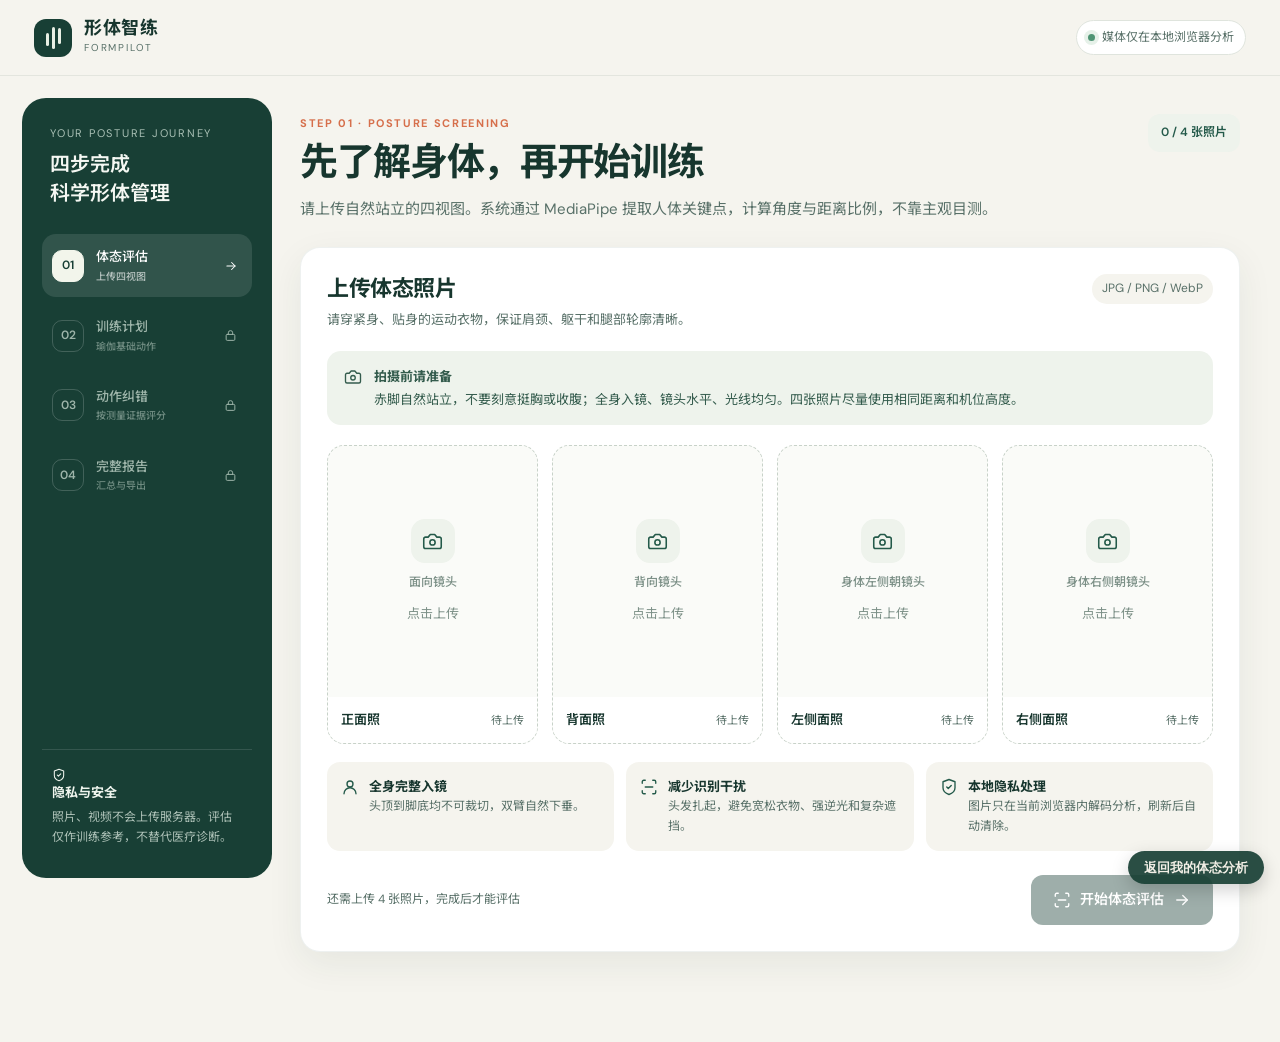
==== app.html @ f448813b "Rewrite personal posture report with photo overlays and yoga plan" ====
<!doctype html>
<html lang="zh-CN">
  <head>
    <meta charset="UTF-8" />
    <meta name="viewport" content="width=device-width, initial-scale=1.0" />
    <meta name="theme-color" content="#183f35" />
    <meta name="description" content="形体智练——本地完成体态照片筛查、瑜伽基础训练计划、动作评分纠错与完整报告导出。" />
    <title>训练工作台 · 形体智练 FormPilot</title>
    <link rel="stylesheet" href="./styles.css" />
  </head>
  <body>
    <div id="app">
      <div class="boot-screen">
        <div class="brand-mark" aria-hidden="true"><span></span><span></span><span></span></div>
        <p>正在准备形体智练…</p>
      </div>
    </div>
    <a
      href="./index.html"
      style="position:fixed;right:16px;bottom:16px;z-index:50;font:600 13px/1 'PingFang SC',system-ui,sans-serif;color:#f2efe6;background:rgba(24,63,53,.92);padding:10px 16px;border-radius:999px;text-decoration:none;box-shadow:0 6px 18px rgba(0,0,0,.18)"
      >返回我的体态分析</a
    >
    <div id="toast-region" class="toast-region" aria-live="polite"></div>
    <noscript>请启用 JavaScript 后使用形体智练。</noscript>
    <script type="module" src="./app.js"></script>
  </body>
</html>
---- styles.css ----
@import url('https://fonts.googleapis.com/css2?family=DM+Sans:wght@400;500;600;700&family=Noto+Sans+SC:wght@400;500;600;700&display=swap');

:root {
  --ink: #17362e;
  --ink-soft: #587068;
  --forest: #183f35;
  --forest-2: #245a4a;
  --sage: #dfe9df;
  --sage-light: #eef3ec;
  --paper: #f5f4ee;
  --white: #ffffff;
  --line: #dfe4dd;
  --accent: #d66f4b;
  --accent-light: #f8e8df;
  --warning: #a66524;
  --warning-bg: #fff5e6;
  --danger: #b54e47;
  --danger-bg: #fff0ed;
  --shadow: 0 12px 36px rgba(23, 54, 46, 0.07);
  --radius: 20px;
}

* { box-sizing: border-box; }
html { scroll-behavior: smooth; }
body {
  margin: 0;
  color: var(--ink);
  background: var(--paper);
  font-family: 'DM Sans', 'Noto Sans SC', -apple-system, BlinkMacSystemFont, 'Segoe UI', sans-serif;
  font-size: 15px;
  line-height: 1.65;
  -webkit-font-smoothing: antialiased;
}
button, input, select, textarea { font: inherit; }
button { cursor: pointer; }
button:disabled { cursor: not-allowed; }
a { color: inherit; }
svg { display: block; }
.hidden { display: none !important; }
.muted { color: var(--ink-soft); }
.small { font-size: 13px; }
.mono { font-variant-numeric: tabular-nums; }

.boot-screen {
  min-height: 100vh;
  display: grid;
  place-content: center;
  justify-items: center;
  gap: 18px;
  color: var(--ink-soft);
}

.topbar {
  height: 76px;
  padding: 0 34px;
  display: flex;
  align-items: center;
  justify-content: space-between;
  border-bottom: 1px solid rgba(23, 54, 46, 0.08);
  background: rgba(245, 244, 238, 0.96);
  position: sticky;
  top: 0;
  z-index: 40;
  backdrop-filter: blur(14px);
}
.brand { display: flex; align-items: center; gap: 12px; }
.brand-mark {
  width: 38px;
  height: 38px;
  border-radius: 12px;
  background: var(--forest);
  display: flex;
  align-items: center;
  justify-content: center;
  gap: 3px;
}
.brand-mark span { width: 3px; border-radius: 4px; background: #e8efe4; display: block; }
.brand-mark span:nth-child(1) { height: 13px; transform: translateY(2px); }
.brand-mark span:nth-child(2) { height: 22px; }
.brand-mark span:nth-child(3) { height: 16px; transform: translateY(-2px); }
.brand-name { font-size: 18px; font-weight: 700; letter-spacing: 0.04em; line-height: 1.2; }
.brand-en { font-size: 10px; color: var(--ink-soft); letter-spacing: 0.18em; text-transform: uppercase; }
.topbar-actions { display: flex; align-items: center; gap: 12px; }
.local-badge {
  display: inline-flex;
  align-items: center;
  gap: 7px;
  padding: 7px 11px;
  border: 1px solid var(--line);
  border-radius: 999px;
  color: var(--ink-soft);
  font-size: 12px;
  background: var(--white);
}
.local-dot { width: 7px; height: 7px; border-radius: 50%; background: #4f9474; box-shadow: 0 0 0 4px #e6f1e9; }

.workspace {
  max-width: 1540px;
  margin: 0 auto;
  padding: 22px;
  display: grid;
  grid-template-columns: 250px minmax(0, 1fr);
  gap: 28px;
}
.sidebar {
  background: var(--forest);
  color: #f5f8f3;
  border-radius: 24px;
  padding: 26px 20px;
  min-height: calc(100vh - 120px);
  position: sticky;
  top: 98px;
  align-self: start;
  display: flex;
  flex-direction: column;
}
.sidebar-kicker { color: #a9c0b5; font-size: 11px; letter-spacing: 0.16em; text-transform: uppercase; padding: 0 8px; }
.sidebar-title { font-size: 20px; line-height: 1.45; margin: 8px 8px 26px; font-weight: 600; }
.step-list { display: grid; gap: 7px; }
.step-item {
  display: grid;
  grid-template-columns: 34px 1fr 18px;
  align-items: center;
  gap: 10px;
  padding: 12px 10px;
  border-radius: 14px;
  color: #9eb5aa;
  transition: 0.2s ease;
}
.step-item.active { background: rgba(255,255,255,0.11); color: #fff; }
.step-item.done { color: #d6e5d9; }
.step-number {
  width: 32px;
  height: 32px;
  display: grid;
  place-items: center;
  border: 1px solid rgba(255,255,255,0.18);
  border-radius: 10px;
  font-size: 12px;
  font-weight: 600;
}
.step-item.active .step-number { background: #f2f5eb; color: var(--forest); border-color: #f2f5eb; }
.step-item.done .step-number { background: #3f6d5c; border-color: #3f6d5c; }
.step-name { font-size: 13px; font-weight: 500; }
.step-sub { display: block; font-size: 10px; opacity: 0.65; margin-top: 1px; }
.sidebar-note {
  margin-top: auto;
  padding: 18px 10px 4px;
  border-top: 1px solid rgba(255,255,255,0.12);
  color: #adc1b7;
  font-size: 12px;
}
.sidebar-note strong { display: block; color: #eef4ed; margin-bottom: 5px; font-size: 13px; }

.main { min-width: 0; padding: 12px 18px 48px 0; }
.page-heading { display: flex; justify-content: space-between; align-items: flex-start; gap: 24px; margin: 4px 0 26px; }
.eyebrow { color: var(--accent); font-weight: 700; font-size: 11px; letter-spacing: 0.15em; text-transform: uppercase; margin-bottom: 7px; }
h1, h2, h3, h4, p { margin-top: 0; }
h1 { font-size: clamp(27px, 3vw, 38px); line-height: 1.25; letter-spacing: -0.035em; margin-bottom: 10px; }
h2 { font-size: 22px; line-height: 1.35; letter-spacing: -0.02em; }
h3 { font-size: 17px; line-height: 1.4; }
.page-description { color: var(--ink-soft); max-width: 720px; margin-bottom: 0; }
.heading-meta { flex: 0 0 auto; padding: 9px 13px; border-radius: 12px; background: var(--sage-light); color: var(--forest-2); font-size: 12px; font-weight: 600; }

.card { background: var(--white); border: 1px solid rgba(23,54,46,0.07); border-radius: var(--radius); box-shadow: var(--shadow); }
.card-pad { padding: 24px; }
.section-card { padding: 26px; margin-bottom: 20px; }
.section-head { display: flex; justify-content: space-between; align-items: flex-start; gap: 18px; margin-bottom: 20px; }
.section-head h2, .section-head h3 { margin-bottom: 5px; }
.section-head p { margin-bottom: 0; color: var(--ink-soft); font-size: 13px; }
.section-index { font-size: 12px; color: var(--ink-soft); background: var(--paper); border-radius: 999px; padding: 5px 10px; white-space: nowrap; }

.notice { display: flex; align-items: flex-start; gap: 12px; padding: 15px 17px; border-radius: 14px; margin-bottom: 20px; font-size: 13px; }
.notice svg { flex: 0 0 auto; margin-top: 2px; }
.notice.info { background: var(--sage-light); color: #345c4d; }
.notice.warning { background: var(--warning-bg); color: #805526; }
.notice.danger { background: var(--danger-bg); color: #8d423d; }
.notice strong { display: block; margin-bottom: 2px; }
.notice p:last-child { margin-bottom: 0; }

.btn {
  border: 0;
  border-radius: 12px;
  min-height: 44px;
  padding: 10px 17px;
  display: inline-flex;
  align-items: center;
  justify-content: center;
  gap: 9px;
  font-weight: 600;
  font-size: 13px;
  transition: transform 0.15s ease, background 0.15s ease, opacity 0.15s ease;
}
.btn:hover:not(:disabled) { transform: translateY(-1px); }
.btn-primary { background: var(--forest); color: #fff; }
.btn-primary:hover:not(:disabled) { background: #225446; }
.btn-accent { background: var(--accent); color: #fff; }
.btn-secondary { background: var(--sage-light); color: var(--forest); border: 1px solid #dae5da; }
.btn-ghost { background: transparent; color: var(--ink-soft); border: 1px solid var(--line); }
.btn-white { background: #fff; color: var(--forest); border: 1px solid var(--line); }
.btn:disabled { opacity: 0.42; }
.btn-large { min-height: 50px; padding: 12px 22px; font-size: 14px; }
.btn-icon { width: 40px; height: 40px; min-height: 40px; padding: 0; border-radius: 11px; }
.action-bar { display: flex; align-items: center; justify-content: space-between; gap: 16px; margin-top: 24px; }
.action-bar .btn { flex: 0 0 auto; }
.action-hint { color: var(--ink-soft); font-size: 12px; }

.upload-grid { display: grid; grid-template-columns: repeat(4, minmax(0, 1fr)); gap: 14px; }
.upload-card { position: relative; }
.upload-input { position: absolute; width: 1px; height: 1px; opacity: 0.01; }
.upload-label {
  display: block;
  border: 1.5px dashed #c8d2c9;
  border-radius: 17px;
  overflow: hidden;
  background: #fafbf8;
  cursor: pointer;
  transition: border 0.2s ease, background 0.2s ease;
}
.upload-label:hover { border-color: var(--forest-2); background: var(--sage-light); }
.upload-label.has-file { border-style: solid; border-color: #a9c5b2; }
.upload-preview { aspect-ratio: 3 / 3.6; display: grid; place-items: center; position: relative; overflow: hidden; }
.upload-preview img { width: 100%; height: 100%; object-fit: cover; }
.upload-placeholder { display: grid; justify-items: center; gap: 10px; color: #7c9087; padding: 20px; text-align: center; }
.upload-icon { width: 44px; height: 44px; border-radius: 14px; background: var(--sage-light); display: grid; place-items: center; color: var(--forest-2); }
.upload-view-name { font-size: 12px; font-weight: 500; }
.upload-footer { padding: 12px 13px; display: flex; align-items: center; justify-content: space-between; gap: 8px; background: #fff; }
.upload-title { font-size: 13px; font-weight: 600; }
.upload-status { color: var(--ink-soft); font-size: 11px; }
.upload-status.ready { color: #37745a; }
.photo-guide { display: grid; grid-template-columns: repeat(3, 1fr); gap: 12px; margin-top: 18px; }
.guide-item { padding: 14px; background: var(--paper); border-radius: 13px; display: flex; gap: 10px; align-items: flex-start; font-size: 12px; color: var(--ink-soft); }
.guide-item svg { color: var(--forest-2); flex: 0 0 auto; margin-top: 2px; }
.guide-item strong { color: var(--ink); display: block; font-size: 13px; }

.progress-wrap { margin: 18px 0 4px; }
.progress-track { height: 7px; border-radius: 99px; background: #e7ebe5; overflow: hidden; }
.progress-bar { height: 100%; border-radius: 99px; background: var(--accent); transition: width 0.25s ease; }
.progress-text { display: flex; justify-content: space-between; color: var(--ink-soft); font-size: 12px; margin-top: 8px; }

.summary-banner { background: var(--forest); color: #fff; border-radius: 18px; padding: 23px 25px; display: flex; align-items: center; justify-content: space-between; gap: 20px; margin-bottom: 20px; }
.summary-banner h2 { margin-bottom: 5px; }
.summary-banner p { color: #bed0c6; margin-bottom: 0; font-size: 13px; }
.summary-count { width: 72px; height: 72px; border-radius: 18px; background: rgba(255,255,255,0.1); display: grid; place-items: center; text-align: center; flex: 0 0 auto; }
.summary-count strong { font-size: 28px; line-height: 1; display: block; }
.summary-count span { font-size: 10px; color: #bed0c6; }
.tag { display: inline-flex; align-items: center; gap: 5px; border-radius: 999px; padding: 4px 9px; font-size: 11px; font-weight: 600; white-space: nowrap; }
.tag.good { background: #e6f2e9; color: #327154; }
.tag.warn { background: var(--warning-bg); color: var(--warning); }
.tag.bad { background: var(--danger-bg); color: var(--danger); }
.tag.neutral { background: #edf0ed; color: #64756e; }

.metric-table-wrap { overflow-x: auto; }
.metric-table { width: 100%; border-collapse: collapse; min-width: 650px; }
.metric-table th { text-align: left; color: var(--ink-soft); font-size: 11px; font-weight: 500; padding: 11px 12px; border-bottom: 1px solid var(--line); }
.metric-table td { padding: 14px 12px; border-bottom: 1px solid #edf0eb; font-size: 13px; vertical-align: top; }
.metric-table tr:last-child td { border-bottom: 0; }
.metric-table td:nth-child(2) { font-weight: 700; font-variant-numeric: tabular-nums; }
.finding-list { display: grid; gap: 12px; }
.finding-item { border: 1px solid #eadfd4; background: #fffcf8; border-radius: 15px; padding: 17px; }
.finding-top { display: flex; justify-content: space-between; gap: 12px; margin-bottom: 8px; }
.finding-item h3 { margin: 0; font-size: 15px; }
.finding-item p { margin: 5px 0 0; color: var(--ink-soft); font-size: 13px; }
.finding-item strong { color: var(--ink); }
.empty-state { padding: 34px 24px; text-align: center; background: var(--sage-light); border-radius: 16px; }
.empty-state .empty-icon { width: 50px; height: 50px; margin: 0 auto 13px; display: grid; place-items: center; background: #fff; color: #3d785f; border-radius: 16px; }
.empty-state h3 { margin-bottom: 7px; }
.empty-state p { color: var(--ink-soft); margin-bottom: 0; font-size: 13px; }
.limitation-list { margin: 0; padding-left: 19px; color: var(--ink-soft); font-size: 13px; }
.limitation-list li + li { margin-top: 7px; }

.preferences { display: grid; grid-template-columns: repeat(3, 1fr); gap: 14px; margin-bottom: 24px; }
.field { display: grid; gap: 7px; }
.field label { font-size: 12px; color: var(--ink-soft); font-weight: 500; }
.field select, .field input {
  width: 100%;
  border: 1px solid var(--line);
  border-radius: 12px;
  background: #fff;
  min-height: 44px;
  padding: 9px 12px;
  color: var(--ink);
  outline: none;
}
.field select:focus, .field input:focus { border-color: var(--forest-2); box-shadow: 0 0 0 3px rgba(36,90,74,0.08); }
.plan-meta { display: flex; flex-wrap: wrap; gap: 9px; }
.plan-meta span { display: inline-flex; align-items: center; gap: 6px; padding: 7px 10px; border-radius: 10px; background: var(--sage-light); font-size: 12px; color: var(--forest-2); }
.plan-list { display: grid; gap: 15px; }
.exercise-card { border: 1px solid var(--line); border-radius: 17px; overflow: hidden; background: #fff; }
.exercise-summary { display: grid; grid-template-columns: 42px 1fr auto; align-items: center; gap: 13px; padding: 17px 18px; cursor: pointer; list-style: none; }
.exercise-summary::-webkit-details-marker { display: none; }
.exercise-number { width: 40px; height: 40px; border-radius: 12px; background: var(--sage-light); display: grid; place-items: center; color: var(--forest-2); font-weight: 700; font-size: 13px; }
.exercise-title h3 { margin: 0 0 3px; font-size: 15px; }
.exercise-title p { margin: 0; color: var(--ink-soft); font-size: 12px; }
.exercise-dose { text-align: right; color: var(--forest-2); font-size: 12px; font-weight: 600; }
.exercise-detail { padding: 0 18px 20px 73px; display: grid; grid-template-columns: 1fr 1fr; gap: 20px; }
.exercise-detail h4 { font-size: 12px; margin-bottom: 8px; }
.exercise-detail ol, .exercise-detail ul { margin: 0; padding-left: 18px; color: var(--ink-soft); font-size: 12px; }
.exercise-detail li + li { margin-top: 6px; }
.exercise-tags { grid-column: 1 / -1; display: flex; flex-wrap: wrap; gap: 8px; }
.exercise-tags span { font-size: 11px; padding: 5px 9px; border-radius: 8px; background: var(--paper); color: var(--ink-soft); }

.practice-tabs { display: flex; gap: 8px; overflow-x: auto; padding-bottom: 8px; margin-bottom: 18px; }
.practice-tab { border: 1px solid var(--line); background: #fff; color: var(--ink-soft); border-radius: 12px; padding: 10px 13px; white-space: nowrap; display: inline-flex; align-items: center; gap: 7px; font-size: 12px; }
.practice-tab.active { background: var(--forest); color: #fff; border-color: var(--forest); }
.practice-tab.scored:not(.active) { border-color: #a7c7b2; color: #357359; background: #f1f7f1; }
.practice-layout { display: grid; grid-template-columns: minmax(0, 0.9fr) minmax(0, 1.1fr); gap: 20px; }
.standard-panel { background: var(--forest); color: #fff; border-radius: 18px; padding: 23px; }
.standard-panel .tag { background: rgba(255,255,255,0.12); color: #dbe9df; margin-bottom: 13px; }
.standard-panel h2 { margin-bottom: 7px; }
.standard-target { color: #b9cdc1; font-size: 13px; margin-bottom: 19px; }
.standard-dose { padding: 12px 14px; border-radius: 12px; background: rgba(255,255,255,0.08); margin-bottom: 18px; font-size: 13px; }
.standard-panel ol { padding-left: 19px; color: #d9e4dd; font-size: 12px; }
.standard-panel li + li { margin-top: 7px; }
.standard-cues { border-top: 1px solid rgba(255,255,255,0.13); margin-top: 18px; padding-top: 16px; }
.standard-cues strong { font-size: 12px; display: block; margin-bottom: 7px; }
.standard-cues span { display: block; color: #b9cdc1; font-size: 12px; margin-top: 5px; }
.upload-panel { border: 1px solid var(--line); border-radius: 18px; padding: 22px; background: #fff; }
.practice-drop { min-height: 230px; border: 1.5px dashed #c8d2c9; border-radius: 15px; background: #fafbf8; display: grid; place-items: center; text-align: center; overflow: hidden; position: relative; }
.practice-drop.has-media { border-style: solid; }
.practice-drop img, .practice-drop video { width: 100%; max-height: 380px; object-fit: contain; background: #14241f; }
.practice-placeholder { padding: 26px; display: grid; justify-items: center; gap: 10px; }
.practice-placeholder p { margin: 0; color: var(--ink-soft); font-size: 12px; }
.practice-file-info { display: flex; align-items: center; justify-content: space-between; gap: 12px; margin: 12px 0; color: var(--ink-soft); font-size: 12px; }
.practice-actions { display: flex; gap: 10px; margin-top: 14px; }
.practice-actions .btn-primary { flex: 1; }

.score-card { margin-top: 20px; border: 1px solid var(--line); border-radius: 18px; padding: 22px; background: #fff; }
.score-head { display: grid; grid-template-columns: 116px 1fr; gap: 22px; align-items: center; }
.score-ring { width: 110px; height: 110px; position: relative; }
.score-ring svg { width: 100%; height: 100%; transform: rotate(-90deg); }
.score-ring circle { fill: none; stroke-width: 8; }
.score-ring .ring-bg { stroke: #e8ede7; }
.score-ring .ring-value { stroke: var(--accent); stroke-linecap: round; }
.score-number { position: absolute; inset: 0; display: grid; place-content: center; text-align: center; line-height: 1.1; }
.score-number strong { font-size: 29px; }
.score-number span { color: var(--ink-soft); font-size: 10px; margin-top: 4px; }
.dimension-list { display: grid; gap: 8px; }
.dimension-row { display: grid; grid-template-columns: minmax(95px, 1fr) 2fr 45px; align-items: center; gap: 10px; font-size: 11px; }
.dimension-track { height: 5px; border-radius: 10px; background: #e9ede8; overflow: hidden; }
.dimension-fill { height: 100%; border-radius: 10px; background: #6c9b80; }
.dimension-score { text-align: right; color: var(--ink-soft); font-variant-numeric: tabular-nums; }
.error-list { display: grid; gap: 10px; margin-top: 20px; }
.error-item { padding: 14px; border-radius: 13px; background: var(--danger-bg); }
.error-item strong { display: block; color: #84443e; font-size: 13px; margin-bottom: 4px; }
.error-item p { color: #805d58; font-size: 12px; margin: 3px 0 0; }
.correction-box { margin-top: 15px; padding: 15px; background: var(--sage-light); border-radius: 13px; }
.correction-box strong { font-size: 13px; }
.correction-box ul { margin: 7px 0 0; padding-left: 18px; color: var(--ink-soft); font-size: 12px; }

.report-toolbar { display: flex; flex-wrap: wrap; gap: 10px; margin-bottom: 20px; }
.report-document { background: #fff; border-radius: 20px; padding: clamp(24px, 4vw, 48px); box-shadow: var(--shadow); border: 1px solid rgba(23,54,46,0.07); }
.report-cover { display: flex; justify-content: space-between; gap: 24px; border-bottom: 2px solid var(--forest); padding-bottom: 25px; margin-bottom: 30px; }
.report-cover h1 { font-size: 30px; margin-bottom: 7px; }
.report-cover p { color: var(--ink-soft); margin-bottom: 0; }
.report-seal { width: 78px; height: 78px; border: 1px solid #acc2b2; color: var(--forest-2); border-radius: 50%; display: grid; place-content: center; text-align: center; font-size: 10px; letter-spacing: 0.08em; transform: rotate(-8deg); }
.report-section { margin-top: 30px; }
.report-section-title { display: flex; align-items: center; gap: 10px; margin-bottom: 16px; }
.report-section-number { width: 28px; height: 28px; display: grid; place-items: center; background: var(--forest); color: #fff; border-radius: 9px; font-size: 11px; }
.report-section-title h2 { margin: 0; font-size: 20px; }
.report-score-table { display: grid; grid-template-columns: repeat(auto-fit, minmax(145px, 1fr)); gap: 10px; }
.report-score-item { border: 1px solid var(--line); border-radius: 13px; padding: 14px; }
.report-score-item strong { font-size: 24px; display: block; }
.report-score-item span { font-size: 12px; color: var(--ink-soft); }
.report-footer { margin-top: 35px; padding-top: 18px; border-top: 1px solid var(--line); color: var(--ink-soft); font-size: 11px; }

.busy-overlay { position: fixed; inset: 0; z-index: 100; background: rgba(17,42,35,0.58); backdrop-filter: blur(5px); display: grid; place-items: center; padding: 20px; }
.busy-card { width: min(420px, 100%); background: #fff; border-radius: 22px; padding: 30px; text-align: center; box-shadow: 0 24px 80px rgba(0,0,0,0.18); }
.spinner { width: 45px; height: 45px; border: 4px solid #e4ebe4; border-top-color: var(--accent); border-radius: 50%; margin: 0 auto 17px; animation: spin 0.85s linear infinite; }
@keyframes spin { to { transform: rotate(360deg); } }
.busy-card h3 { margin-bottom: 7px; }
.busy-card p { color: var(--ink-soft); font-size: 13px; margin-bottom: 0; }
.toast-region { position: fixed; top: 90px; right: 22px; z-index: 120; display: grid; gap: 10px; width: min(360px, calc(100vw - 44px)); }
.toast { background: var(--forest); color: #fff; padding: 13px 16px; border-radius: 13px; box-shadow: 0 12px 35px rgba(23,54,46,0.2); font-size: 13px; animation: toast-in 0.2s ease; }
.toast.error { background: #8d423d; }
@keyframes toast-in { from { opacity: 0; transform: translateY(-8px); } }

@media (max-width: 1160px) {
  .workspace { grid-template-columns: 220px minmax(0, 1fr); gap: 20px; padding: 18px; }
  .main { padding-right: 4px; }
  .upload-grid { grid-template-columns: repeat(2, 1fr); }
  .practice-layout { grid-template-columns: 1fr; }
}
@media (max-width: 860px) {
  .topbar { padding: 0 20px; }
  .workspace { display: block; padding: 14px; }
  .sidebar { position: static; min-height: auto; padding: 16px; margin-bottom: 20px; }
  .sidebar-kicker, .sidebar-title, .sidebar-note { display: none; }
  .step-list { grid-template-columns: repeat(4, 1fr); gap: 5px; }
  .step-item { display: flex; justify-content: center; padding: 8px 4px; }
  .step-number { width: 30px; height: 30px; }
  .step-name { font-size: 11px; }
  .step-sub, .step-item > svg { display: none; }
  .main { padding: 0 2px 35px; }
  .preferences { grid-template-columns: 1fr 1fr; }
}
@media (max-width: 580px) {
  .topbar { height: 66px; padding: 0 15px; }
  .local-badge { display: none; }
  .brand-name { font-size: 16px; }
  .workspace { padding: 10px; }
  .sidebar { border-radius: 17px; padding: 10px; margin-bottom: 16px; }
  .step-item { gap: 5px; }
  .step-name { display: none; }
  .page-heading { margin-bottom: 20px; }
  .heading-meta { display: none; }
  h1 { font-size: 27px; }
  .section-card { padding: 18px; border-radius: 17px; }
  .upload-grid { gap: 9px; }
  .upload-footer { padding: 9px; }
  .upload-status { display: none; }
  .photo-guide, .preferences { grid-template-columns: 1fr; }
  .action-bar { align-items: stretch; flex-direction: column; }
  .action-bar .btn { width: 100%; }
  .summary-banner { padding: 19px; }
  .exercise-summary { grid-template-columns: 35px 1fr; padding: 14px; }
  .exercise-number { width: 34px; height: 34px; }
  .exercise-dose { grid-column: 2; text-align: left; }
  .exercise-detail { padding: 0 15px 17px; grid-template-columns: 1fr; }
  .exercise-tags { grid-column: auto; }
  .score-head { grid-template-columns: 1fr; justify-items: center; }
  .dimension-list { width: 100%; }
  .report-cover { flex-direction: column; }
  .report-seal { display: none; }
  .report-document { padding: 22px 17px; }
}

@media print {
  body { background: #fff; font-size: 11px; }
  .topbar, .sidebar, .page-heading, .report-toolbar, .toast-region, .busy-overlay { display: none !important; }
  .workspace { display: block; padding: 0; max-width: none; }
  .main { padding: 0; }
  .report-document { box-shadow: none; border: 0; padding: 0; }
  .report-section { break-inside: avoid; }
  .exercise-card { break-inside: avoid; }
}

/* Yoga exercise cards: detailed notes + same-instructor video */
.exercise-sanskrit { margin-left: 8px; font-size: 11px; font-weight: 400; color: var(--ink-soft); letter-spacing: .02em; }
.exercise-detail { display: block; padding: 0 18px 20px 73px; }
.exercise-video { margin-bottom: 16px; }
.video-poster {
  display: flex; align-items: center; gap: 12px;
  padding: 14px 16px; border: 1px dashed #b9c9bd; border-radius: 14px;
  background: linear-gradient(135deg, #f4f8f3, #eef4ef);
  cursor: pointer; color: var(--forest);
}
.video-poster:hover { border-color: var(--forest-2); }
.play-badge { width: 42px; height: 42px; border-radius: 50%; background: var(--forest); color: #fff; display: grid; place-items: center; flex: 0 0 auto; }
.video-poster strong { display: block; font-size: 13px; }
.video-poster > div > span { display: block; font-size: 12px; color: var(--ink-soft); margin-top: 2px; }
.video-source { margin-top: 8px; font-size: 11px; line-height: 1.55; color: var(--ink-soft); }
.video-source a { color: var(--forest-2); }
.video-frame { position: relative; width: 100%; aspect-ratio: 16 / 9; border-radius: 14px; overflow: hidden; background: #000; }
.video-frame iframe { position: absolute; inset: 0; width: 100%; height: 100%; border: 0; }
.exercise-text-grid { display: grid; grid-template-columns: 1fr 1fr; gap: 20px; }
.exercise-text-grid h4, .exercise-caution h4 { margin: 0 0 7px; font-size: 12px; color: var(--forest-2); }
.exercise-text-grid p { margin: 0; font-size: 12px; color: var(--ink-soft); }
.exercise-text-grid ol, .exercise-text-grid ul, .exercise-caution ul { margin: 0; padding-left: 18px; color: var(--ink-soft); font-size: 12px; }
.exercise-text-grid li + li, .exercise-caution li + li { margin-top: 6px; }
.exercise-caution { display: grid; grid-template-columns: 1fr 1fr; gap: 20px; margin-top: 16px; padding-top: 14px; border-top: 1px dashed var(--line); }
.exercise-caution p { margin: 0; font-size: 12px; color: var(--ink-soft); }
.exercise-detail .exercise-tags { margin-top: 14px; }
.error-measured { font-weight: 700; color: #8f3f1d; }
@media (max-width: 760px) {
  .exercise-text-grid, .exercise-caution { grid-template-columns: 1fr; gap: 14px; }
}
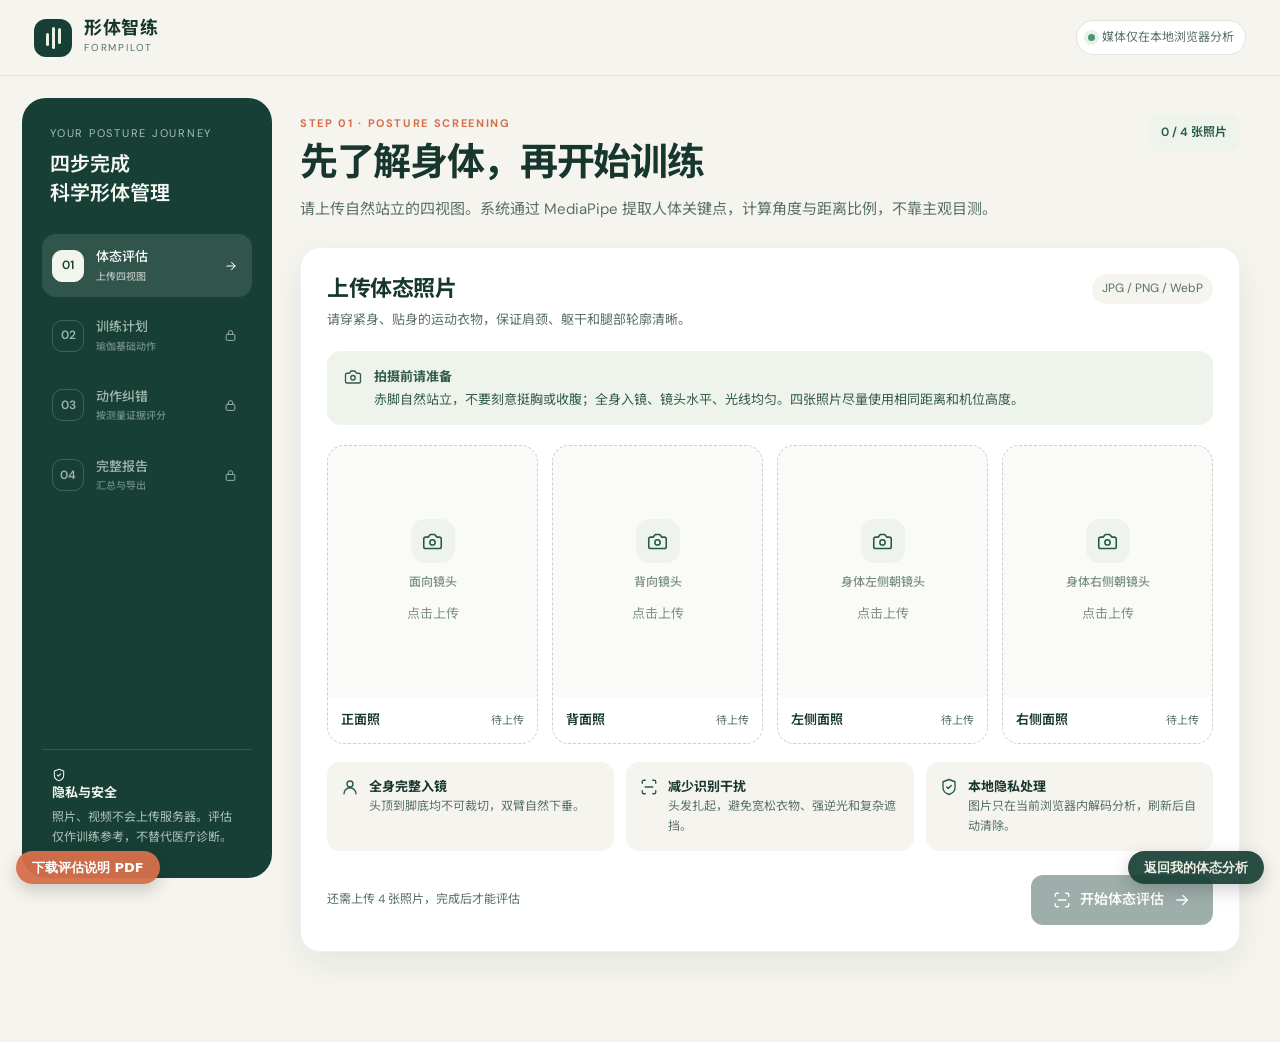
==== commit 1e317573: "Add assessment process PDF and mobile download links" ====
--- a/app.html
+++ b/app.html
@@ -16,6 +16,12 @@
       </div>
     </div>
     <a
+      href="./%E8%AF%84%E4%BC%B0%E6%B5%81%E7%A8%8B%E8%AF%B4%E6%98%8E.pdf"
+      download
+      style="position:fixed;left:16px;bottom:16px;z-index:50;font:600 13px/1 'PingFang SC',system-ui,sans-serif;color:#fff;background:rgba(214,111,75,.95);padding:10px 16px;border-radius:999px;text-decoration:none;box-shadow:0 6px 18px rgba(0,0,0,.18)"
+      >下载评估说明 PDF</a
+    >
+    <a
       href="./index.html"
       style="position:fixed;right:16px;bottom:16px;z-index:50;font:600 13px/1 'PingFang SC',system-ui,sans-serif;color:#f2efe6;background:rgba(24,63,53,.92);padding:10px 16px;border-radius:999px;text-decoration:none;box-shadow:0 6px 18px rgba(0,0,0,.18)"
       >返回我的体态分析</a
--- a/styles.css
+++ b/styles.css
@@ -315,6 +315,22 @@
 .standard-cues { border-top: 1px solid rgba(255,255,255,0.13); margin-top: 18px; padding-top: 16px; }
 .standard-cues strong { font-size: 12px; display: block; margin-bottom: 7px; }
 .standard-cues span { display: block; color: #b9cdc1; font-size: 12px; margin-top: 5px; }
+.practice-reference { margin: 0 0 18px; padding: 12px; border-radius: 14px; background: rgba(255,255,255,0.08); }
+.practice-reference-head { display: flex; align-items: center; justify-content: space-between; flex-wrap: wrap; gap: 5px 10px; margin-bottom: 10px; }
+.practice-reference-head strong { font-size: 13px; }
+.practice-reference-head span { color: #c5d8cc; font-size: 11px; }
+.practice-reference video { display: block; width: 100%; height: auto; aspect-ratio: 16 / 9; object-fit: contain; border-radius: 10px; background: #10271f; }
+.practice-reference p { margin: 9px 0 3px; color: #d5e2d9; font-size: 11px; line-height: 1.6; }
+.practice-reference-source { color: #a9c0b5; font-size: 10px; line-height: 1.65; }
+.practice-reference-source a { color: #eef5ef; text-underline-offset: 3px; }
+.practice-rules { border-top: 1px solid rgba(255,255,255,0.13); margin-top: 18px; padding-top: 16px; }
+.practice-rules > strong { display: block; margin-bottom: 10px; font-size: 12px; }
+.practice-rule { padding: 10px 11px; border-radius: 10px; background: rgba(255,255,255,0.07); }
+.practice-rule + .practice-rule { margin-top: 7px; }
+.practice-rule > span { color: #fff; font-size: 12px; font-weight: 600; }
+.practice-rule p { margin: 3px 0; color: #d9e4dd; font-size: 11px; line-height: 1.6; }
+.practice-rule small { display: block; color: #a9c0b5; font-size: 10px; line-height: 1.55; }
+.practice-rule-note { margin: 11px 0 0; color: #b9cdc1; font-size: 11px; line-height: 1.7; }
 .upload-panel { border: 1px solid var(--line); border-radius: 18px; padding: 22px; background: #fff; }
 .practice-drop { min-height: 230px; border: 1.5px dashed #c8d2c9; border-radius: 15px; background: #fafbf8; display: grid; place-items: center; text-align: center; overflow: hidden; position: relative; }
 .practice-drop.has-media { border-style: solid; }
@@ -340,6 +356,12 @@
 .dimension-track { height: 5px; border-radius: 10px; background: #e9ede8; overflow: hidden; }
 .dimension-fill { height: 100%; border-radius: 10px; background: #6c9b80; }
 .dimension-score { text-align: right; color: var(--ink-soft); font-variant-numeric: tabular-nums; }
+.score-formula { margin-top: 18px; padding: 13px 15px; border-left: 3px solid var(--accent); border-radius: 0 11px 11px 0; background: var(--paper); }
+.score-formula strong { display: block; margin-bottom: 3px; font-size: 12px; }
+.score-formula p { margin: 0; color: var(--ink-soft); font-size: 12px; line-height: 1.7; }
+.practice-metric-table { min-width: 860px; }
+.metric-samples { margin-top: 3px; color: var(--ink-soft); font-size: 10px; font-weight: 400; }
+.score-deduction { margin-top: 3px; color: var(--danger); font-size: 11px; font-weight: 500; }
 .error-list { display: grid; gap: 10px; margin-top: 20px; }
 .error-item { padding: 14px; border-radius: 13px; background: var(--danger-bg); }
 .error-item strong { display: block; color: #84443e; font-size: 13px; margin-bottom: 4px; }
@@ -418,6 +440,7 @@
   .exercise-dose { grid-column: 2; text-align: left; }
   .exercise-detail { padding: 0 15px 17px; grid-template-columns: 1fr; }
   .exercise-tags { grid-column: auto; }
+  .standard-panel, .upload-panel, .score-card { padding: 17px; }
   .score-head { grid-template-columns: 1fr; justify-items: center; }
   .dimension-list { width: 100%; }
   .report-cover { flex-direction: column; }
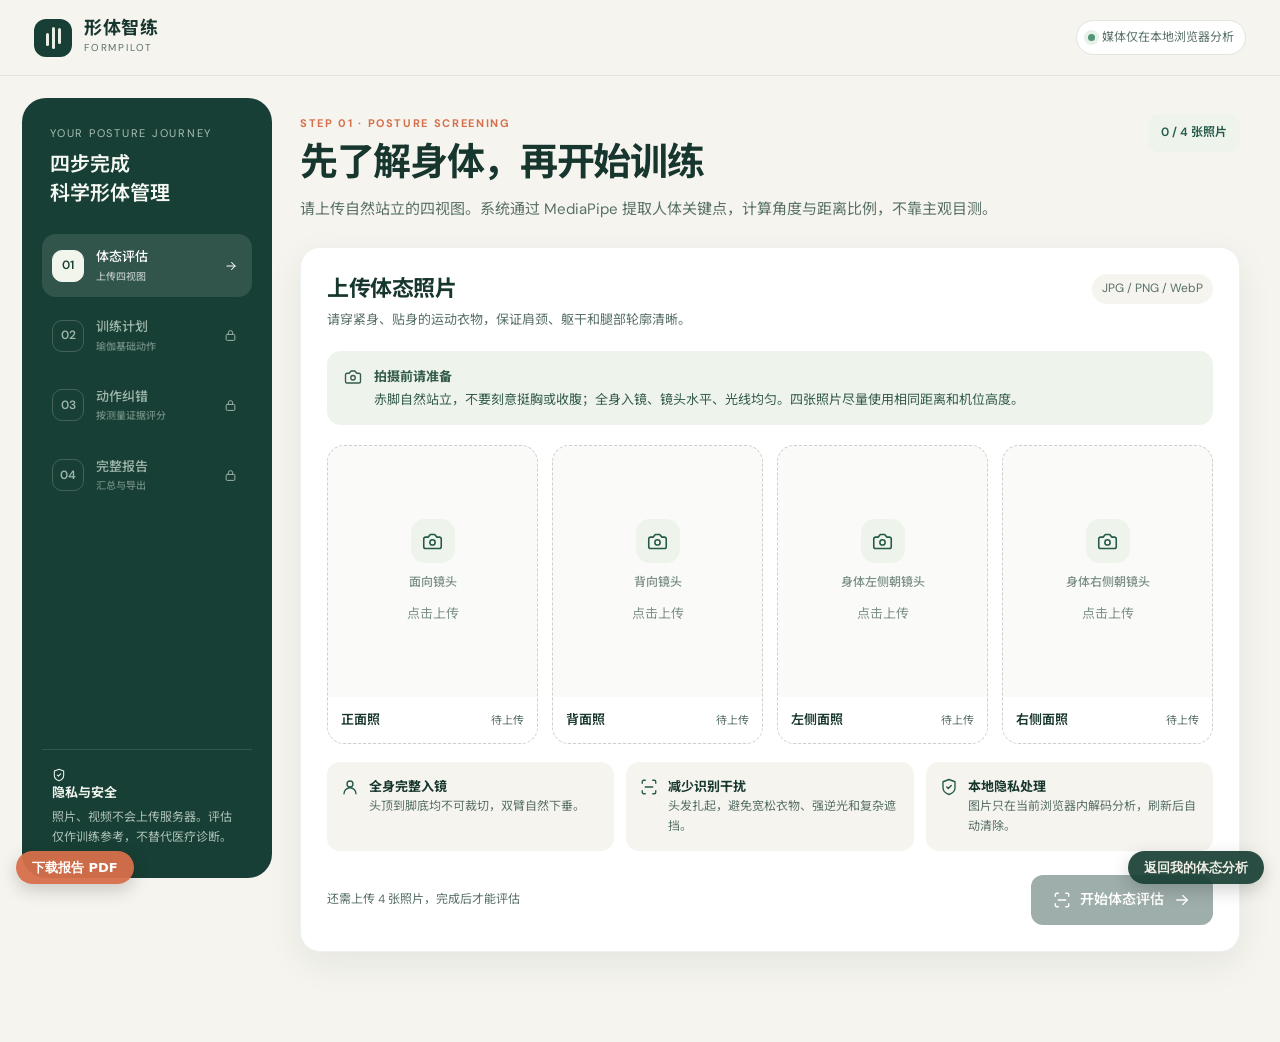
==== commit 9dd70678: "Replace guide with on-screen personal report PDF" ====
--- a/app.html
+++ b/app.html
@@ -16,10 +16,10 @@
       </div>
     </div>
     <a
-      href="./%E8%AF%84%E4%BC%B0%E6%B5%81%E7%A8%8B%E8%AF%B4%E6%98%8E.pdf"
+      href="./%E6%88%91%E7%9A%84%E4%BD%93%E6%80%81%E5%88%86%E6%9E%90%E6%8A%A5%E5%91%8A.pdf"
       download
       style="position:fixed;left:16px;bottom:16px;z-index:50;font:600 13px/1 'PingFang SC',system-ui,sans-serif;color:#fff;background:rgba(214,111,75,.95);padding:10px 16px;border-radius:999px;text-decoration:none;box-shadow:0 6px 18px rgba(0,0,0,.18)"
-      >下载评估说明 PDF</a
+      >下载报告 PDF</a
     >
     <a
       href="./index.html"
